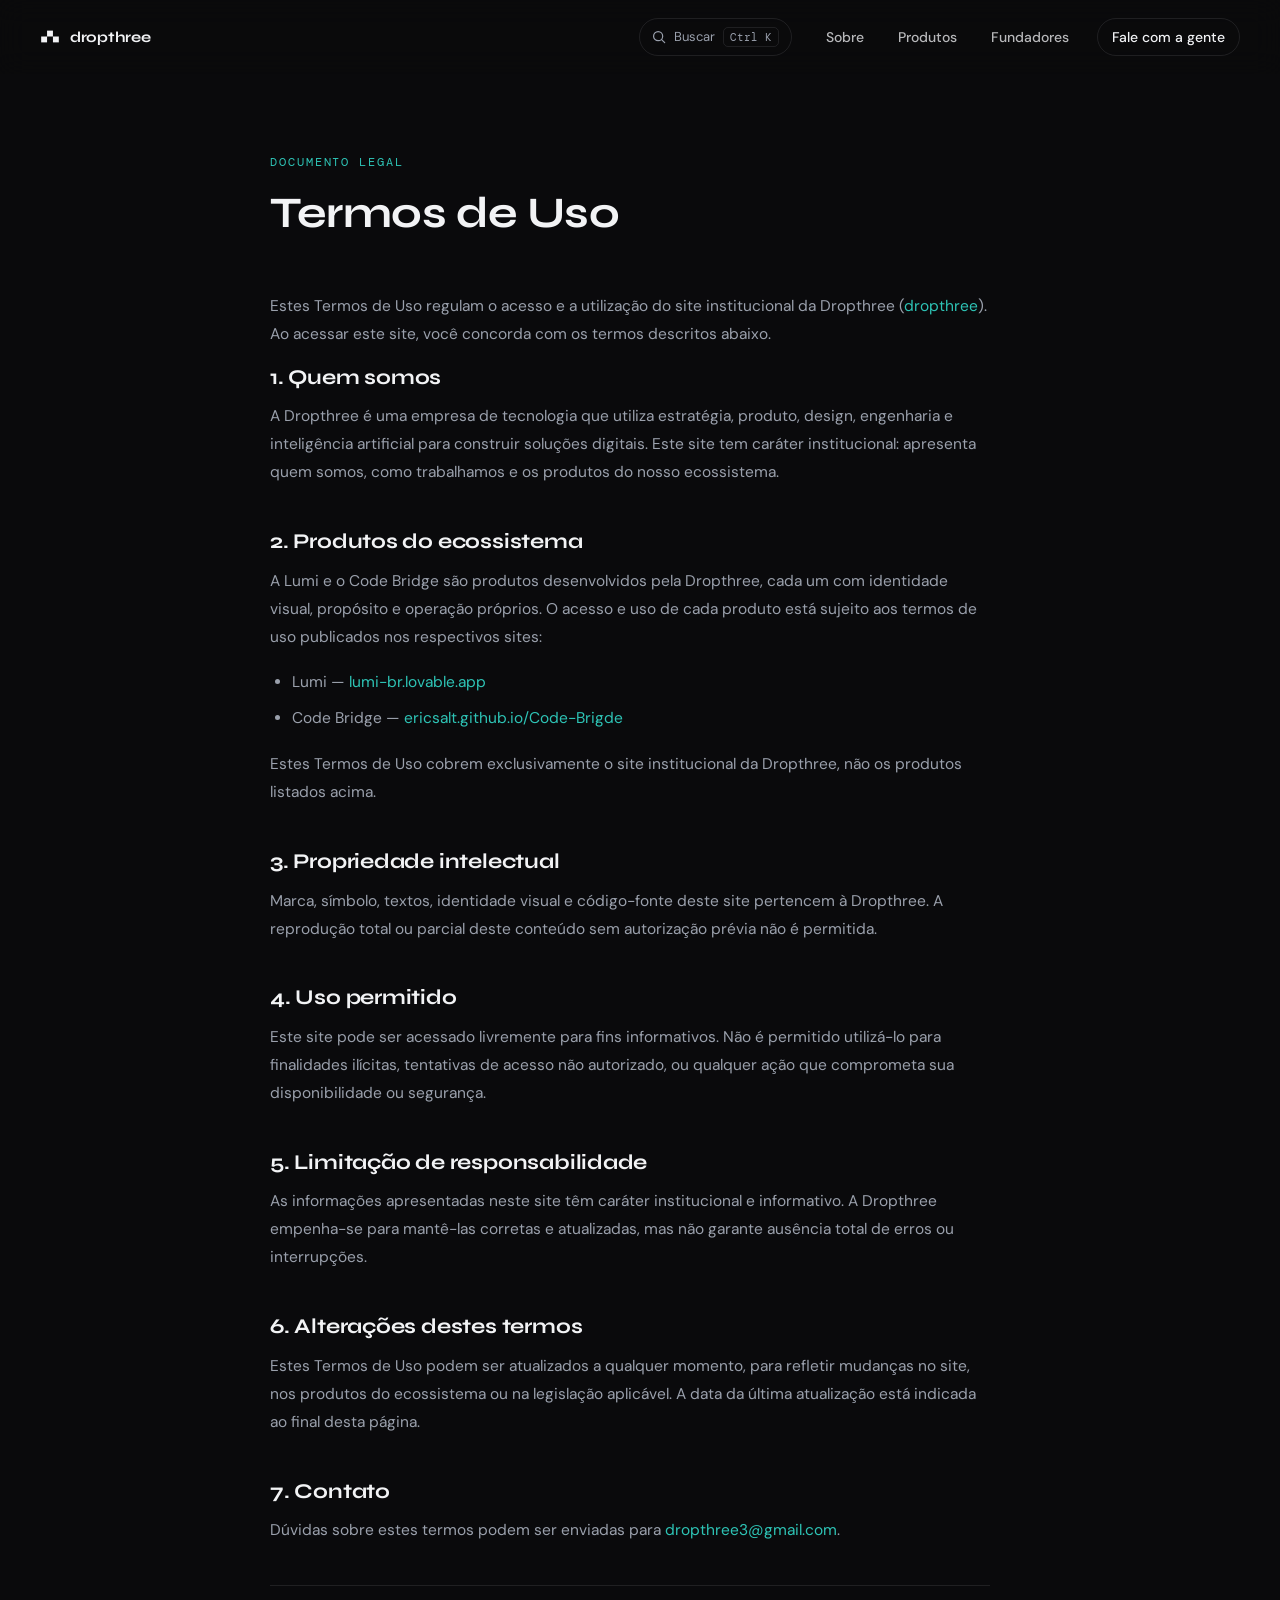
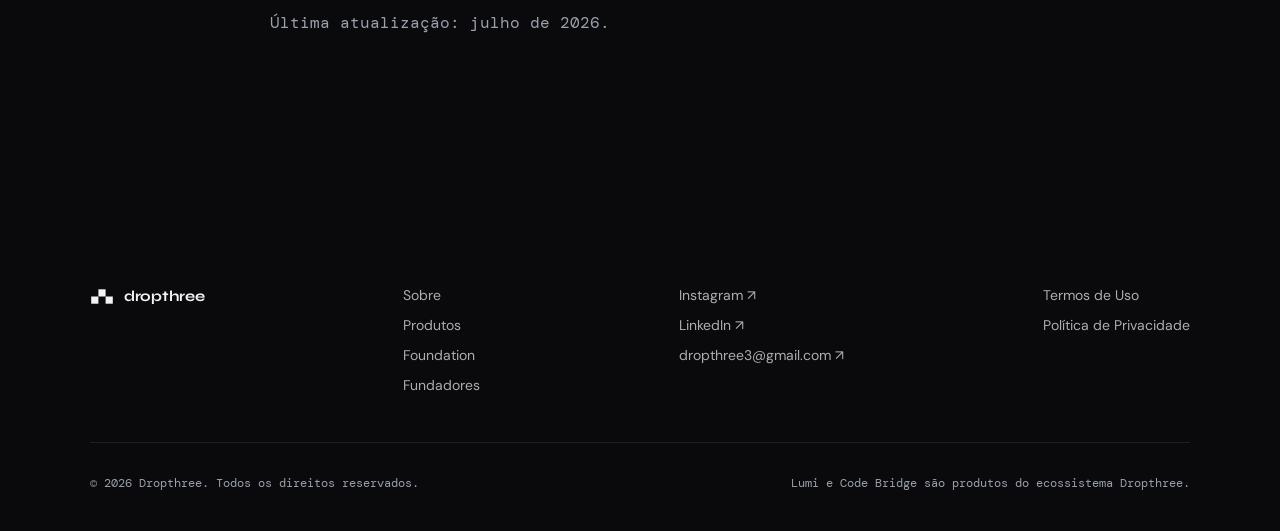
==== termos.html @ b8236f73 "New Dropthree Restuturação geral do site Dropthree." ====
<!DOCTYPE html>
<html lang="pt-BR">
<head>
<meta charset="UTF-8">
<meta name="viewport" content="width=device-width, initial-scale=1.0">
<title>Termos de Uso — Dropthree</title>
<meta name="description" content="Termos de Uso do site institucional da Dropthree.">
<meta name="robots" content="noindex">
<link rel="preconnect" href="https://fonts.googleapis.com">
<link rel="preconnect" href="https://fonts.gstatic.com" crossorigin>
<link href="https://fonts.googleapis.com/css2?family=Syne:wght@600;700;800&family=DM+Sans:ital,wght@0,400;0,500;0,600;0,700;1,400&family=DM+Mono:wght@400;500&display=swap" rel="stylesheet">
<link rel="icon" type="image/svg+xml" href="favicon.svg">
<link rel="alternate icon" type="image/png" href="favicon-32.png">
<link rel="stylesheet" href="styles.css">
</head>
<body>

<div class="cursor-dot" id="cursorDot" aria-hidden="true"></div>
<div class="cursor-ring" id="cursorRing" aria-hidden="true"></div>

<a class="skip-link" href="#conteudo">Pular para o conteúdo</a>

<nav class="nav" id="nav">
  <div class="progress-bar" id="progressBar"></div>
  <a href="index.html" class="nav__brand" aria-label="Dropthree — início">
    <svg class="nav__symbol" viewBox="0 0 300 260" aria-hidden="true">
      <rect x="105" y="40"  width="90" height="90"/>
      <rect x="15"  y="130" width="90" height="90"/>
      <rect x="195" y="130" width="90" height="90"/>
    </svg>
    <span class="nav__word">dropthree</span>
  </a>
  <button class="nav__toggle" id="navToggle" aria-label="Abrir menu" aria-expanded="false">
    <span></span><span></span><span></span>
  </button>
  <button class="nav__search" id="paletteTrigger" aria-label="Abrir busca rápida">
    <svg width="14" height="14" viewBox="0 0 16 16" fill="none"><circle cx="7" cy="7" r="5.2" stroke="currentColor" stroke-width="1.4"/><path d="M11 11L14.5 14.5" stroke="currentColor" stroke-width="1.4" stroke-linecap="round"/></svg>
    <span class="nav__search-label">Buscar</span>
    <span class="nav__search-kbd" id="paletteKbd">Ctrl K</span>
  </button>
  <div class="nav__links" id="navLinks">
    <span class="nav__indicator" id="navIndicator" aria-hidden="true"></span>
    <a href="index.html#sobre">Sobre</a>
    <a href="index.html#produtos">Produtos</a>
    <a href="index.html#fundadores">Fundadores</a>
    <a href="index.html#contato" class="nav__cta">Fale com a gente</a>
  </div>
</nav>

<main id="conteudo">
  <section class="section legal">
    <p class="eyebrow" data-reveal>DOCUMENTO LEGAL</p>
    <h1 class="section__title" data-reveal>Termos de Uso</h1>

    <div class="legal__body" data-reveal>
      <p>Estes Termos de Uso regulam o acesso e a utilização do site institucional da Dropthree
        (<a href="index.html">dropthree</a>). Ao acessar este site, você concorda com os termos descritos abaixo.</p>

      <h2>1. Quem somos</h2>
      <p>A Dropthree é uma empresa de tecnologia que utiliza estratégia, produto, design, engenharia
        e inteligência artificial para construir soluções digitais. Este site tem caráter institucional:
        apresenta quem somos, como trabalhamos e os produtos do nosso ecossistema.</p>

      <h2>2. Produtos do ecossistema</h2>
      <p>A Lumi e o Code Bridge são produtos desenvolvidos pela Dropthree, cada um com identidade visual,
        propósito e operação próprios. O acesso e uso de cada produto está sujeito aos termos de uso
        publicados nos respectivos sites:</p>
      <ul>
        <li>Lumi — <a href="https://lumi-br.lovable.app/" target="_blank" rel="noopener">lumi-br.lovable.app</a></li>
        <li>Code Bridge — <a href="https://ericsalt.github.io/Code-Brigde/" target="_blank" rel="noopener">ericsalt.github.io/Code-Brigde</a></li>
      </ul>
      <p>Estes Termos de Uso cobrem exclusivamente o site institucional da Dropthree, não os produtos
        listados acima.</p>

      <h2>3. Propriedade intelectual</h2>
      <p>Marca, símbolo, textos, identidade visual e código-fonte deste site pertencem à Dropthree.
        A reprodução total ou parcial deste conteúdo sem autorização prévia não é permitida.</p>

      <h2>4. Uso permitido</h2>
      <p>Este site pode ser acessado livremente para fins informativos. Não é permitido utilizá-lo para
        finalidades ilícitas, tentativas de acesso não autorizado, ou qualquer ação que comprometa sua
        disponibilidade ou segurança.</p>

      <h2>5. Limitação de responsabilidade</h2>
      <p>As informações apresentadas neste site têm caráter institucional e informativo. A Dropthree
        empenha-se para mantê-las corretas e atualizadas, mas não garante ausência total de erros ou
        interrupções.</p>

      <h2>6. Alterações destes termos</h2>
      <p>Estes Termos de Uso podem ser atualizados a qualquer momento, para refletir mudanças no site,
        nos produtos do ecossistema ou na legislação aplicável. A data da última atualização está
        indicada ao final desta página.</p>

      <h2>7. Contato</h2>
      <p>Dúvidas sobre estes termos podem ser enviadas para
        <a href="mailto:dropthree3@gmail.com">dropthree3@gmail.com</a>.</p>

      <p class="legal__updated">Última atualização: julho de 2026.</p>
    </div>
  </section>
</main>

<footer class="footer">
  <div class="footer__top">
    <div class="footer__brand">
      <svg class="footer__symbol" viewBox="0 0 300 260" aria-hidden="true">
        <rect x="105" y="40"  width="90" height="90"/>
        <rect x="15"  y="130" width="90" height="90"/>
        <rect x="195" y="130" width="90" height="90"/>
      </svg>
      <span class="nav__word">dropthree</span>
    </div>
    <div class="footer__links">
      <a href="index.html#sobre">Sobre</a>
      <a href="index.html#produtos">Produtos</a>
      <a href="index.html#foundation">Foundation</a>
      <a href="index.html#fundadores">Fundadores</a>
    </div>
    <div class="footer__social">
      <a href="https://www.instagram.com/dropthree3/" target="_blank" rel="noopener">Instagram ↗</a>
      <a href="#" target="_blank" rel="noopener">LinkedIn ↗</a>
      <a href="mailto:dropthree3@gmail.com">dropthree3@gmail.com ↗</a>
    </div>
    <div class="footer__legal-links">
      <a href="termos.html">Termos de Uso</a>
      <a href="privacidade.html">Política de Privacidade</a>
    </div>
  </div>
  <div class="footer__bottom">
    <span>© 2026 Dropthree. Todos os direitos reservados.</span>
    <span>Lumi e Code Bridge são produtos do ecossistema Dropthree.</span>
  </div>
</footer>

<div class="palette" id="palette" role="dialog" aria-modal="true" aria-label="Busca rápida" hidden>
  <div class="palette__overlay" id="paletteOverlay"></div>
  <div class="palette__panel">
    <div class="palette__input-row">
      <svg width="16" height="16" viewBox="0 0 16 16" fill="none"><circle cx="7" cy="7" r="5.2" stroke="currentColor" stroke-width="1.4"/><path d="M11 11L14.5 14.5" stroke="currentColor" stroke-width="1.4" stroke-linecap="round"/></svg>
      <input type="text" id="paletteInput" placeholder="Ir para uma seção, abrir um produto, copiar e-mail..." autocomplete="off">
      <span class="palette__esc">ESC</span>
    </div>
    <ul class="palette__list" id="paletteList"></ul>
    <div class="palette__status" id="paletteStatus"></div>
  </div>
</div>

<script src="script.js"></script>
</body>
</html>
---- styles.css ----
/* ============ TOKENS ============ */
:root{
  --bg:#0A0A0C;
  --bg-elevated:#141417;
  --bg-card:#18191D;
  --text:#F2F3F5;
  --text-secondary:#9AA0AC;
  --hairline:rgba(255,255,255,.09);
  --accent:#2EC4B6;
  --navy:#1A3557;
  --azure:#2563A8;
  --teal:#0F766E;
  --gradient:linear-gradient(120deg, var(--navy) 0%, var(--azure) 55%, var(--teal) 100%);

  --display:'Syne', Arial, sans-serif;
  --body:'DM Sans', Arial, sans-serif;
  --mono:'DM Mono', 'Courier New', monospace;

  --nav-h:74px;
  --ease:cubic-bezier(.22,1,.36,1);
  --container:1180px;
}

*,*::before,*::after{box-sizing:border-box;}
html{scroll-behavior:smooth;}
html,body{margin:0;padding:0;}

body{
  font-family:var(--body);
  background:var(--bg);
  color:var(--text);
  -webkit-font-smoothing:antialiased;
  overflow-x:hidden;
}

h1,h2,h3{margin:0;font-family:var(--display);font-weight:700;line-height:1.08;letter-spacing:-0.01em;}
p{margin:0;}
a{color:inherit;text-decoration:none;}
ol,ul{margin:0;padding:0;list-style:none;}
button{font-family:inherit;}

.skip-link{
  position:absolute;left:-999px;top:0;background:var(--accent);color:#04211D;
  padding:12px 20px;z-index:999;font-weight:600;
}
.skip-link:focus{left:12px;top:12px;}
:focus-visible{outline:2px solid var(--accent);outline-offset:4px;}

.eyebrow{
  font-family:var(--mono);font-size:12px;letter-spacing:.16em;text-transform:uppercase;
  color:var(--accent);margin-bottom:20px;display:block;
}

/* ============ CURSOR CUSTOMIZADO ============ */
.cursor-dot,.cursor-ring{
  position:fixed;top:0;left:0;pointer-events:none;z-index:9999;
  border-radius:50%;transform:translate3d(-50%,-50%,0);opacity:0;
}
.cursor-dot{
  width:7px;height:7px;background:var(--accent);
  transition:opacity .2s var(--ease), transform .12s linear;
}
.cursor-ring{
  width:34px;height:34px;border:1.5px solid var(--accent);
  transition:opacity .25s var(--ease), width .25s var(--ease), height .25s var(--ease), background .25s var(--ease);
}
.cursor-ring.is-hover{
  width:58px;height:58px;background:rgba(46,196,182,.08);
}
html.has-custom-cursor .cursor-dot,
html.has-custom-cursor .cursor-ring{opacity:1;}
html.has-custom-cursor, html.has-custom-cursor a, html.has-custom-cursor button{
  cursor:none;
}
@media (prefers-reduced-motion:reduce){
  .cursor-ring{transition:opacity .25s var(--ease);}
}
@media (pointer:coarse){
  .cursor-dot,.cursor-ring{display:none !important;}
  html.has-custom-cursor, html.has-custom-cursor a, html.has-custom-cursor button{cursor:auto;}
}

/* ============ NAV ============ */
.nav{
  position:fixed;top:0;left:0;right:0;z-index:100;height:var(--nav-h);
  display:flex;align-items:center;justify-content:space-between;
  padding:0 40px;background:rgba(10,10,12,.6);backdrop-filter:blur(14px);
  border-bottom:1px solid transparent;transition:background .3s var(--ease), border-color .3s var(--ease), box-shadow .3s var(--ease), height .3s var(--ease);
}
.nav.is-scrolled{
  background:rgba(10,10,12,.86);border-bottom:1px solid var(--hairline);
  box-shadow:0 12px 30px -22px rgba(0,0,0,.7);height:calc(var(--nav-h) - 8px);
}
.nav__brand{display:flex;align-items:center;gap:10px;}
.nav__symbol{width:20px;height:17px;fill:var(--text);transition:transform .35s var(--ease);}
.nav__brand:hover .nav__symbol{transform:scale(1.12) rotate(-4deg);}
.nav__word{font-family:var(--display);font-weight:700;font-size:15px;letter-spacing:-0.02em;}
.nav__links{position:relative;display:flex;align-items:center;gap:6px;font-size:14px;font-weight:500;}
.nav__links a{
  opacity:.75;transition:opacity .2s,color .2s;position:relative;z-index:1;
  padding:9px 14px;border-radius:999px;
}
.nav__links a:hover{opacity:1;color:var(--accent);}
.nav__links a.is-active{opacity:1;color:var(--text);}
.nav__indicator{
  position:absolute;top:2px;bottom:2px;left:0;width:0;border-radius:999px;
  background:rgba(255,255,255,.07);border:1px solid var(--hairline);
  transition:transform .32s var(--ease), width .32s var(--ease), opacity .2s var(--ease);
  opacity:0;z-index:0;pointer-events:none;
}
.nav__cta{
  border:1px solid var(--hairline);padding:9px 18px;border-radius:999px;opacity:1 !important;color:var(--text) !important;
  margin-left:8px;
}
.nav__cta:hover{border-color:var(--accent);}
.nav__toggle{display:none;background:none;border:none;cursor:pointer;padding:8px;flex-direction:column;gap:5px;}
.nav__toggle span{width:22px;height:2px;background:var(--text);display:block;}

/* ============ BARRA DE PROGRESSO ============ */
.progress-bar{
  position:fixed;top:0;left:0;height:3px;width:0%;
  background:var(--gradient);z-index:101;
  transition:width .1s linear;
}

/* ============ COMMAND PALETTE ============ */
.nav__search{
  display:flex;align-items:center;gap:8px;background:none;border:1px solid var(--hairline);
  border-radius:999px;padding:8px 12px;color:var(--text-secondary);cursor:pointer;
  transition:border-color .2s,color .2s;margin-left:auto;margin-right:20px;
}
.nav__search:hover{border-color:var(--accent);color:var(--text);}
.nav__search-label{font-size:13px;}
.nav__search-kbd{
  font-family:var(--mono);font-size:11px;border:1px solid var(--hairline);border-radius:5px;
  padding:2px 6px;color:var(--text-secondary);
}

.palette{position:fixed;inset:0;z-index:9990;}
.palette[hidden]{display:none;}
.palette__overlay{position:absolute;inset:0;background:rgba(6,6,8,.7);backdrop-filter:blur(4px);}
.palette__panel{
  position:relative;max-width:560px;margin:12vh auto 0;background:var(--bg-elevated);
  border:1px solid var(--hairline);border-radius:16px;overflow:hidden;
  box-shadow:0 30px 80px -20px rgba(0,0,0,.6);
  animation:palette-in .18s var(--ease);
}
@keyframes palette-in{from{opacity:0;transform:translateY(-8px);}to{opacity:1;transform:translateY(0);}}
.palette__input-row{
  display:flex;align-items:center;gap:12px;padding:18px 20px;border-bottom:1px solid var(--hairline);color:var(--text-secondary);
}
.palette__input-row input{
  flex:1;background:none;border:none;outline:none;color:var(--text);font-family:var(--body);font-size:16px;
}
.palette__input-row input::placeholder{color:var(--text-secondary);opacity:.6;}
.palette__esc{
  font-family:var(--mono);font-size:11px;border:1px solid var(--hairline);border-radius:5px;padding:2px 6px;
}
.palette__list{max-height:340px;overflow-y:auto;padding:8px;}
.palette__item{
  display:flex;align-items:center;justify-content:space-between;gap:12px;
  padding:12px 14px;border-radius:10px;cursor:pointer;font-size:14.5px;color:var(--text);
}
.palette__item .hint{font-family:var(--mono);font-size:11.5px;color:var(--text-secondary);}
.palette__item.is-active{background:rgba(255,255,255,.06);}
.palette__item.is-active .hint{color:var(--accent);}
.palette__empty{padding:24px 14px;text-align:center;color:var(--text-secondary);font-size:14px;}
.palette__status{
  font-family:var(--mono);font-size:12px;color:var(--accent);padding:0 20px;height:0;overflow:hidden;
  transition:height .2s var(--ease), padding .2s var(--ease);
}
.palette__status.is-visible{height:36px;padding:8px 20px;display:flex;align-items:center;border-top:1px solid var(--hairline);}

@media (max-width:640px){
  .nav__search-label{display:none;}
  .nav__search{margin-right:8px;order:2;}
  .nav__toggle{order:3;}
  .palette__panel{margin:8vh 16px 0;}
}

/* ============ BUTTONS ============ */
.btn{
  display:inline-flex;align-items:center;gap:8px;
  font-family:var(--body);font-weight:600;font-size:15px;
  padding:14px 26px;border-radius:10px;transition:transform .25s var(--ease), opacity .25s var(--ease);
}
.btn:hover{transform:translateY(-2px);}
.btn--primary{background:var(--gradient);color:#F6FBFF;}
.btn--primary:hover{opacity:.92;}
.btn--ghost{border:1px solid var(--hairline);color:var(--text);}
.btn--ghost:hover{border-color:var(--accent);color:var(--accent);}
.btn--lg{padding:18px 34px;font-size:17px;}
.btn--lumi{background:#0F172A;color:#fff;border:1px solid rgba(255,255,255,.15);}
.btn--lumi:hover{background:#132036;}
.btn--codebridge{background:var(--gradient);color:#F6FBFF;}

/* ============ LAYOUT ============ */
.section{padding:150px 40px;max-width:var(--container);margin:0 auto;position:relative;}
.section--elevated{background:var(--bg-elevated);max-width:none;}
.section--elevated > *{max-width:var(--container);margin-left:auto;margin-right:auto;}
.section__title{font-size:clamp(28px,3.4vw,44px);max-width:760px;margin-bottom:56px;}

[data-reveal]{opacity:0;transform:translateY(26px);transition:opacity .7s var(--ease), transform .7s var(--ease);}
[data-reveal].is-visible{opacity:1;transform:translateY(0);}
@media (prefers-reduced-motion:reduce){
  [data-reveal]{opacity:1;transform:none;transition:none;}
  html{scroll-behavior:auto;}
}

/* ============ HERO ============ */
.hero{
  min-height:100vh;display:flex;flex-direction:column;justify-content:center;
  padding:calc(var(--nav-h) + 40px) 40px 80px;max-width:var(--container);margin:0 auto;
  position:relative;overflow:hidden;
}
.hero__bg{position:absolute;inset:0;overflow:hidden;pointer-events:none;z-index:0;}
.hero__grid{
  position:absolute;inset:-60px;
  background-image:
    linear-gradient(rgba(242,243,245,.05) 1px, transparent 1px),
    linear-gradient(90deg, rgba(242,243,245,.05) 1px, transparent 1px);
  background-size:56px 56px;
  -webkit-mask-image:radial-gradient(ellipse 70% 60% at 50% 40%, #000 40%, transparent 85%);
  mask-image:radial-gradient(ellipse 70% 60% at 50% 40%, #000 40%, transparent 85%);
  animation:grid-drift 26s linear infinite;
}
@keyframes grid-drift{
  from{transform:translate(0,0);}
  to{transform:translate(-56px,-56px);}
}
@media (prefers-reduced-motion:reduce){
  .hero__grid{animation:none;}
}
.hero__art{position:absolute;right:2%;bottom:8%;width:32%;max-width:360px;opacity:.7;}

.brand-sq{stroke-dasharray:340;stroke-dashoffset:340;animation:draw-sq 1.1s var(--ease) forwards;}
.brand-sq--a{stroke:var(--navy);animation-delay:.1s;}
.brand-sq--b{stroke:var(--azure);animation-delay:.28s;}
.brand-sq--c{stroke:var(--teal);animation-delay:.46s;}
@keyframes draw-sq{to{stroke-dashoffset:0;}}

.brand-line{stroke-dasharray:220;stroke-dashoffset:220;animation:draw-line 1s var(--ease) forwards;animation-delay:.7s;opacity:.7;}
@keyframes draw-line{to{stroke-dashoffset:0;}}

.brand-node{fill:var(--accent);animation:node-pulse 2.6s ease-in-out infinite;animation-delay:1.4s;opacity:0;}
@keyframes node-pulse{
  0%{opacity:0;}
  15%,100%{opacity:1;}
  50%{opacity:.5;}
}

@media (prefers-reduced-motion:reduce){
  .brand-sq,.brand-line{animation:none;stroke-dashoffset:0;}
  .brand-node{animation:none;opacity:1;}
}

.hero__title{font-size:clamp(38px,6vw,72px);max-width:760px;margin-bottom:28px;position:relative;z-index:1;}
.hero__sub{font-size:19px;line-height:1.6;max-width:520px;color:var(--text-secondary);margin-bottom:44px;position:relative;z-index:1;}
.hero__ctas{display:flex;gap:16px;flex-wrap:wrap;position:relative;z-index:1;}

/* ============ STATS ============ */
.stats{
  display:flex;gap:1px;background:var(--hairline);border:1px solid var(--hairline);
  border-radius:14px;overflow:hidden;margin-top:64px;max-width:640px;position:relative;z-index:1;
}
.stat{
  flex:1;background:var(--bg-elevated);padding:22px 24px;display:flex;flex-direction:column;gap:8px;
}
.stat__num{font-family:var(--display);font-weight:700;font-size:32px;color:var(--accent);line-height:1;}
.stat__label{font-family:var(--mono);font-size:11.5px;letter-spacing:.03em;color:var(--text-secondary);line-height:1.4;}

/* ============ SOBRE ============ */
.sobre__grid{display:grid;grid-template-columns:repeat(3,1fr);gap:40px;}
.sobre__num{font-family:var(--mono);font-size:13px;color:var(--text-secondary);display:block;margin-bottom:18px;}
.sobre__item h3{font-size:21px;margin-bottom:14px;}
.sobre__item p{font-size:15px;line-height:1.65;color:var(--text-secondary);}

/* ============ TIMELINE ============ */
.timeline{position:relative;margin-bottom:48px;}
.timeline__line{width:100%;height:40px;display:block;}
.timeline__path{stroke:var(--hairline);}
.timeline__steps{
  display:flex;justify-content:space-between;margin-top:-28px;
}
.step{display:flex;flex-direction:column;align-items:center;gap:14px;}
.step__dot{
  width:14px;height:14px;border-radius:50%;background:var(--bg-elevated);
  border:2px solid var(--accent);box-shadow:0 0 0 4px var(--bg-elevated);
}
.step__label{font-family:var(--mono);font-size:13px;letter-spacing:.05em;color:var(--text-secondary);}
.timeline__note{font-size:16px;line-height:1.7;color:var(--text-secondary);max-width:760px;}

/* ============ SOLUÇÕES ============ */
.solucoes__list{display:flex;flex-direction:column;}
.solucao{
  display:grid;grid-template-columns:160px 1fr;gap:32px;padding:36px 0;
  border-top:1px solid var(--hairline);
}
.solucoes__list .solucao:last-child{border-bottom:1px solid var(--hairline);}
.solucao__tag{font-family:var(--mono);font-size:12px;letter-spacing:.08em;color:var(--accent);}
.solucao h3{font-size:22px;margin-bottom:12px;max-width:640px;}
.solucao p{font-size:15px;line-height:1.65;color:var(--text-secondary);max-width:640px;}

/* ============ STACK ============ */
.stack__marquee{
  position:relative;overflow:hidden;
  -webkit-mask-image:linear-gradient(90deg, transparent, #000 8%, #000 92%, transparent);
  mask-image:linear-gradient(90deg, transparent, #000 8%, #000 92%, transparent);
}
.stack__track{
  display:flex;gap:16px;width:max-content;
  animation:marquee 26s linear infinite;
}
.stack__track span{
  font-family:var(--mono);font-size:13.5px;letter-spacing:.03em;color:var(--text-secondary);
  border:1px solid var(--hairline);border-radius:999px;padding:10px 20px;white-space:nowrap;
}
.stack__marquee:hover .stack__track{animation-play-state:paused;}
@keyframes marquee{from{transform:translateX(0);}to{transform:translateX(-50%);}}
@media (prefers-reduced-motion:reduce){
  .stack__track{animation:none;flex-wrap:wrap;width:auto;}
  .stack__dup{display:none;}
}

/* ============ PRODUTOS ============ */
.produtos__grid{display:grid;grid-template-columns:1fr 1fr;gap:28px;}
.card-produto{border-radius:20px;overflow:hidden;border:1px solid var(--hairline);}
.card-produto__inner{padding:48px;height:100%;display:flex;flex-direction:column;}
.card-produto__tag{font-family:var(--mono);font-size:11px;letter-spacing:.1em;margin:16px 0 20px;}
.card-produto h3{font-size:26px;margin-bottom:16px;}
.card-produto__desc{font-size:15px;line-height:1.65;margin-bottom:32px;}
.card-produto .btn{margin-top:auto;align-self:flex-start;}

.card-produto--lumi{background:#F4F1EC;color:#14171A;}
.card-produto--lumi .card-produto__logo{font-family:var(--display);font-weight:800;font-size:22px;color:#0F766E;}
.card-produto--lumi .card-produto__tag{color:#0F766E;}
.card-produto--lumi .card-produto__desc{color:#4B5259;}

.card-produto--codebridge{background:#07111E;color:#F0F6FF;background-image:radial-gradient(circle at 80% 0%, rgba(46,196,182,.16), transparent 60%);}
.card-produto--codebridge .card-produto__logo{font-family:var(--display);font-weight:800;font-size:22px;}
.card-produto--codebridge .card-produto__logo span{color:var(--accent);}
.card-produto--codebridge .card-produto__tag{color:var(--accent);}
.card-produto--codebridge .card-produto__desc{color:#94A8C0;}

/* ============ FOUNDATION ============ */
.foundation__card{
  border:1px solid var(--hairline);border-radius:24px;padding:64px;
  display:grid;grid-template-columns:1.1fr 0.9fr;gap:56px;background:var(--bg-elevated);
}
.foundation__mono{font-family:var(--mono);font-size:12px;letter-spacing:.1em;color:var(--accent);margin-bottom:20px;display:block;}
.foundation__head h2{font-size:clamp(30px,3.6vw,42px);margin-bottom:20px;}
.foundation__head p{font-size:16px;line-height:1.65;color:var(--text-secondary);max-width:420px;}
.foundation__list{display:flex;flex-direction:column;}
.foundation__list li{
  display:flex;gap:16px;padding:14px 0;border-top:1px solid var(--hairline);
  font-size:16px;font-weight:500;
}
.foundation__list li:last-child{border-bottom:1px solid var(--hairline);}
.foundation__list li span{font-family:var(--mono);font-size:13px;color:var(--text-secondary);}

/* ============ IDEA HUB ============ */
.idea-hub__sub{
  font-size:16px;line-height:1.65;color:var(--text-secondary);max-width:620px;margin-bottom:48px;
}
.hub__grid{display:grid;grid-template-columns:repeat(3,1fr);gap:24px;margin-bottom:40px;}
.hub-card{
  border:1px solid var(--hairline);border-radius:16px;padding:32px;
  background:var(--bg-elevated);
}
.hub-card__tag{
  font-family:var(--mono);font-size:11px;letter-spacing:.1em;color:var(--text-secondary);
  border:1px solid var(--hairline);border-radius:999px;padding:5px 12px;display:inline-block;margin-bottom:20px;
}
.hub-card h3{font-size:19px;margin-bottom:12px;}
.hub-card p{font-size:14px;line-height:1.6;color:var(--text-secondary);}
.idea-hub__cta{
  display:inline-block;font-family:var(--mono);font-size:13px;letter-spacing:.04em;
  color:var(--accent);border-bottom:1px solid transparent;transition:border-color .2s;
}
.idea-hub__cta:hover{border-bottom-color:var(--accent);}

/* ============ FUNDADORES ============ */
.fundadores__grid{display:grid;grid-template-columns:repeat(3,1fr);gap:1px;background:var(--hairline);border:1px solid var(--hairline);margin-bottom:36px;}
.fundador{background:var(--bg-elevated);padding:40px 32px;}
.fundador__num{font-family:var(--mono);font-size:12px;color:var(--accent);display:block;margin-bottom:20px;}
.fundador h3{font-size:20px;margin-bottom:8px;}
.fundador p{font-size:14px;color:var(--text-secondary);}
.fundadores__nota{font-size:15px;color:var(--text-secondary);max-width:640px;line-height:1.6;}

/* ============ CONTATO ============ */
.contato{text-align:center;padding-top:140px;padding-bottom:140px;}

.contato__form{
  max-width:480px;margin:0 auto;text-align:left;display:flex;flex-direction:column;gap:20px;
}
.field{display:flex;flex-direction:column;gap:8px;}
.field label{
  font-family:var(--mono);font-size:12px;letter-spacing:.05em;text-transform:uppercase;color:var(--text-secondary);
}
.field input,.field textarea{
  background:var(--bg-elevated);border:1px solid var(--hairline);border-radius:10px;
  padding:13px 16px;font-family:var(--body);font-size:15px;color:var(--text);
  transition:border-color .2s;resize:vertical;
}
.field input:focus,.field textarea:focus{outline:none;border-color:var(--accent);}
.field input::placeholder,.field textarea::placeholder{color:var(--text-secondary);opacity:.6;}
.contato__form .btn{align-self:center;margin-top:4px;}
.contato__nota{
  font-size:13px;line-height:1.6;color:var(--text-secondary);text-align:center;margin-top:4px;
}
.contato__nota a{color:var(--accent);}

/* ============ PÁGINAS LEGAIS ============ */
.legal{padding-top:calc(var(--nav-h) + 80px);max-width:820px;}
.legal__body{max-width:720px;}
.legal__body p{font-size:15.5px;line-height:1.8;color:var(--text-secondary);margin-bottom:18px;}
.legal__body h2{font-size:21px;color:var(--text);margin:44px 0 14px;}
.legal__body h2:first-of-type{margin-top:8px;}
.legal__body ul{padding-left:22px;list-style:disc;margin-bottom:18px;}
.legal__body li{font-size:15.5px;line-height:1.8;color:var(--text-secondary);margin-bottom:8px;}
.legal__body a{color:var(--accent);border-bottom:1px solid transparent;transition:border-color .2s;}
.legal__body a:hover{border-bottom-color:var(--accent);}
.legal__updated{
  font-family:var(--mono);font-size:12px;color:var(--text-secondary);
  margin-top:40px;padding-top:24px;border-top:1px solid var(--hairline);
}
.contato__title{font-size:clamp(30px,4.6vw,54px);max-width:820px;margin:0 auto 44px;}

/* ============ FOOTER ============ */
.footer{padding:80px 40px 40px;max-width:var(--container);margin:0 auto;}
.footer__top{
  display:flex;flex-wrap:wrap;gap:40px;justify-content:space-between;align-items:flex-start;
  padding-bottom:48px;border-bottom:1px solid var(--hairline);margin-bottom:32px;
}
.footer__brand{display:flex;align-items:center;gap:10px;}
.footer__symbol{width:24px;height:21px;fill:var(--text);}
.footer__links,.footer__social,.footer__legal-links{display:flex;flex-direction:column;gap:12px;font-size:14px;}
.footer__links a,.footer__social a,.footer__legal-links a{opacity:.7;transition:opacity .2s,color .2s;}
.footer__links a:hover,.footer__social a:hover,.footer__legal-links a:hover{opacity:1;color:var(--accent);}
.footer__bottom{
  display:flex;flex-wrap:wrap;gap:12px;justify-content:space-between;
  font-family:var(--mono);font-size:12px;color:var(--text-secondary);
}

/* ============ RESPONSIVE ============ */
@media (max-width:1000px){
  .sobre__grid,.produtos__grid,.hub__grid{grid-template-columns:1fr;}
  .foundation__card{grid-template-columns:1fr;padding:40px;}
  .fundadores__grid{grid-template-columns:1fr;}
  .solucao{grid-template-columns:1fr;gap:12px;}
  .timeline__steps{flex-wrap:wrap;gap:24px;justify-content:flex-start;margin-top:0;}
  .timeline__line{display:none;}
  .hero__art{display:none;}
  .stats{flex-direction:column;max-width:none;}
  .section{padding:110px 24px;}
  .nav{padding:0 20px;}
}

@media (max-width:640px){
  .nav__links{
    position:fixed;top:var(--nav-h);left:0;right:0;background:var(--bg-elevated);
    flex-direction:column;align-items:flex-start;padding:24px;gap:20px;
    transform:translateY(-140%);transition:transform .35s var(--ease);
    border-bottom:1px solid var(--hairline);
  }
  .nav__links.is-open{transform:translateY(0);}
  .nav__toggle{display:flex;}
  .nav__indicator{display:none;}
  .nav__cta{margin-left:0;}
  .footer__top{flex-direction:column;}
  .card-produto__inner{padding:32px;}
}
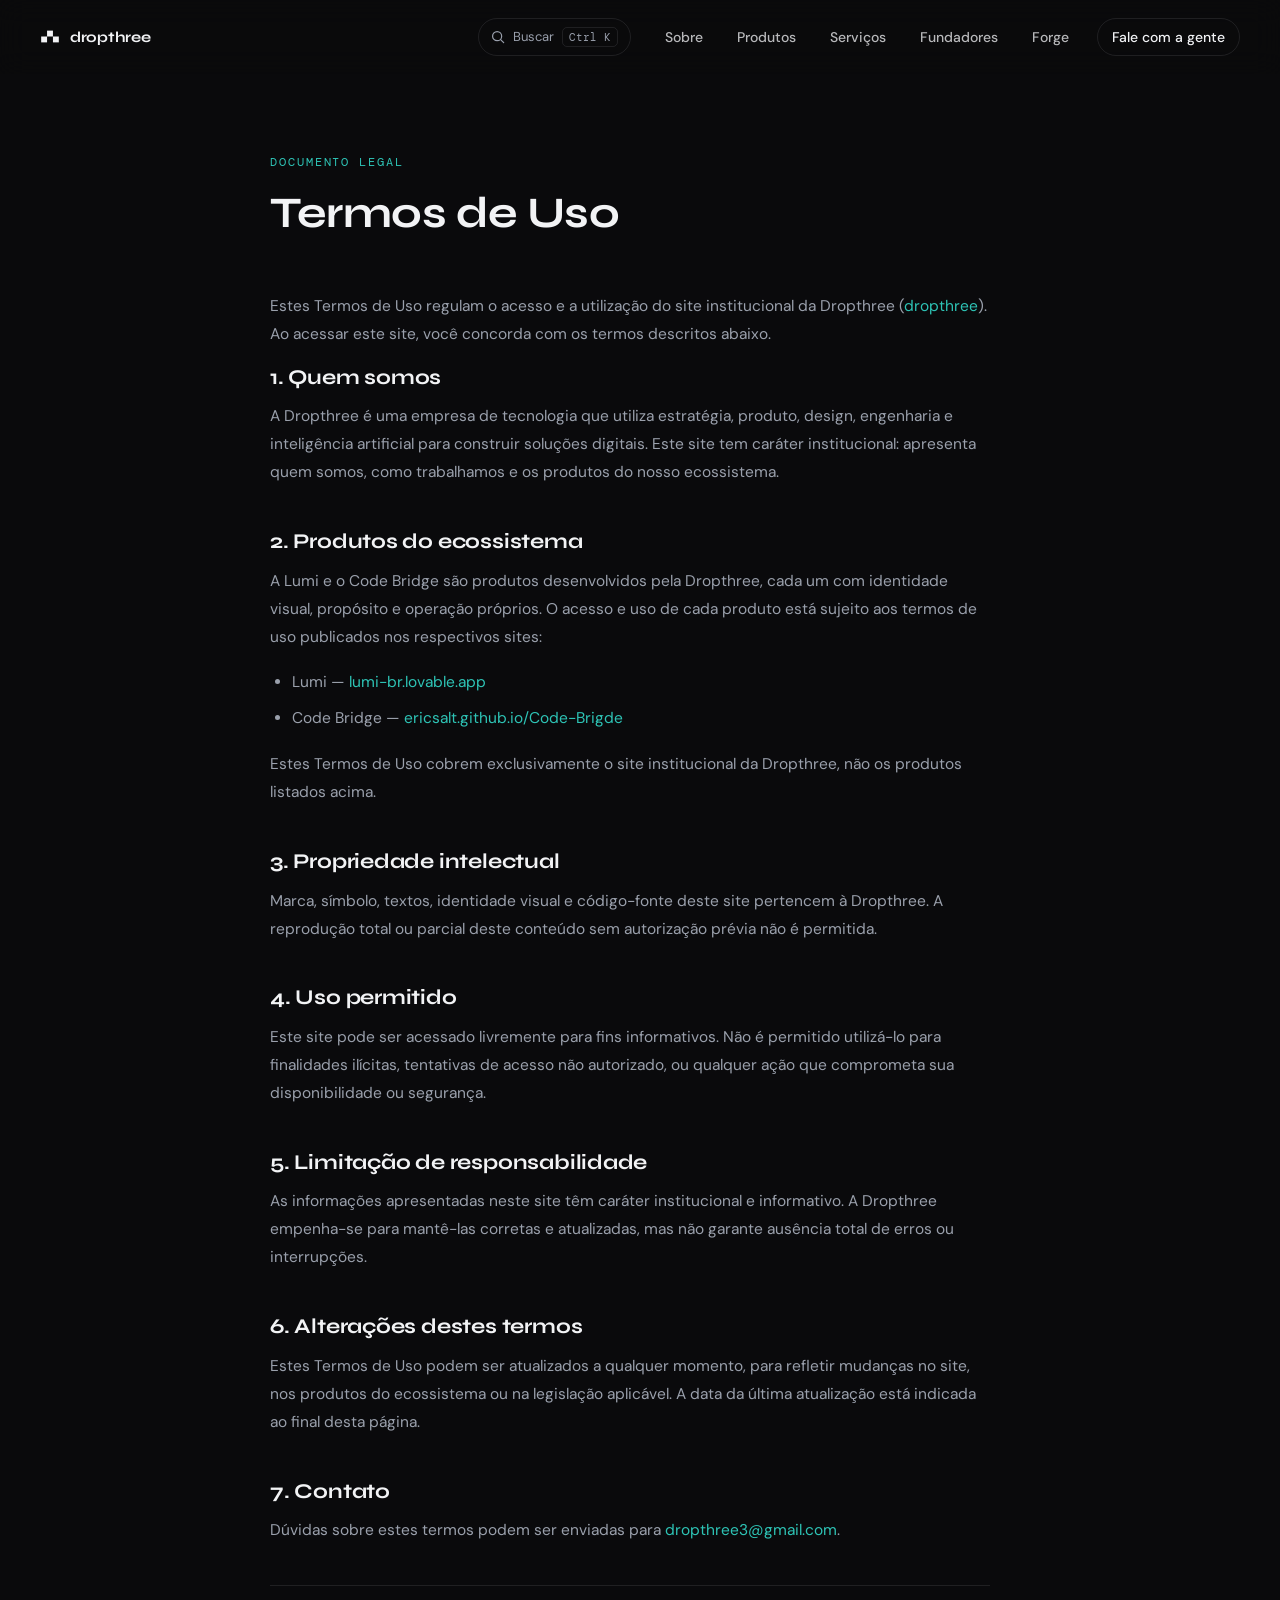
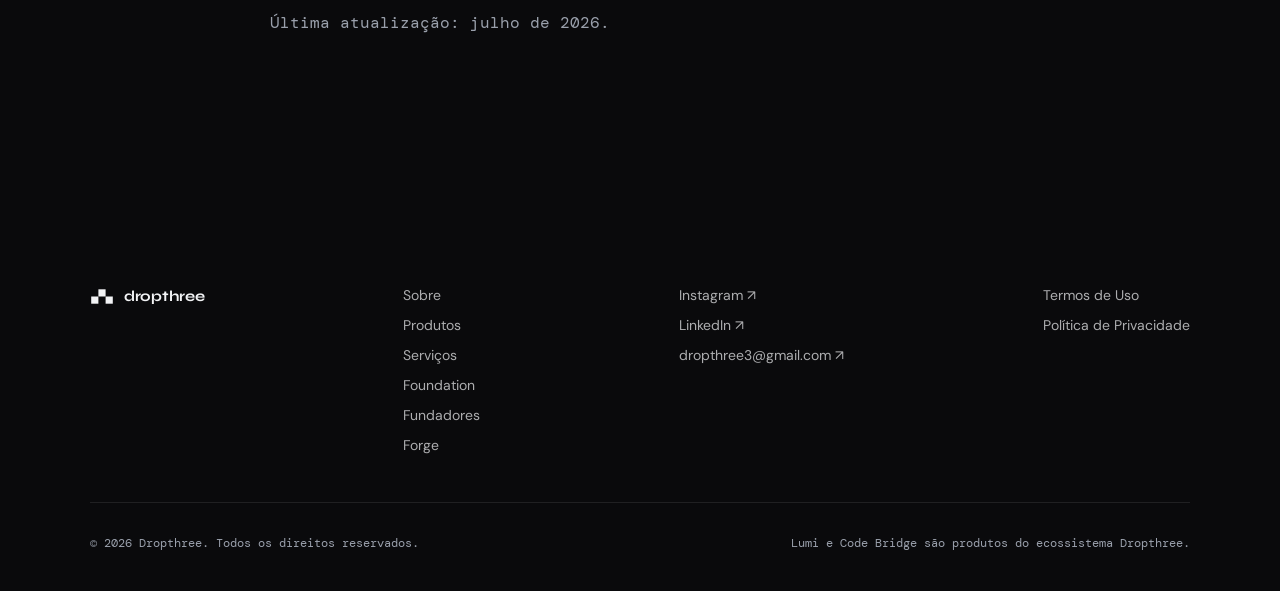
==== commit e9cfdaf5: "new ...." ====
--- a/termos.html
+++ b/termos.html
@@ -8,7 +8,7 @@
 <meta name="robots" content="noindex">
 <link rel="preconnect" href="https://fonts.googleapis.com">
 <link rel="preconnect" href="https://fonts.gstatic.com" crossorigin>
-<link href="https://fonts.googleapis.com/css2?family=Syne:wght@600;700;800&family=DM+Sans:ital,wght@0,400;0,500;0,600;0,700;1,400&family=DM+Mono:wght@400;500&display=swap" rel="stylesheet">
+<link href="https://fonts.googleapis.com/css2?family=Syne:wght@600;700;800&family=DM+Sans:ital,wght@0,400;0,500;0,600;1,500&family=DM+Mono:wght@400&display=swap" rel="stylesheet">
 <link rel="icon" type="image/svg+xml" href="favicon.svg">
 <link rel="alternate icon" type="image/png" href="favicon-32.png">
 <link rel="stylesheet" href="styles.css">
@@ -34,7 +34,7 @@
     <span></span><span></span><span></span>
   </button>
   <button class="nav__search" id="paletteTrigger" aria-label="Abrir busca rápida">
-    <svg width="14" height="14" viewBox="0 0 16 16" fill="none"><circle cx="7" cy="7" r="5.2" stroke="currentColor" stroke-width="1.4"/><path d="M11 11L14.5 14.5" stroke="currentColor" stroke-width="1.4" stroke-linecap="round"/></svg>
+    <svg width="14" height="14" viewBox="0 0 16 16" fill="none" aria-hidden="true"><circle cx="7" cy="7" r="5.2" stroke="currentColor" stroke-width="1.4"/><path d="M11 11L14.5 14.5" stroke="currentColor" stroke-width="1.4" stroke-linecap="round"/></svg>
     <span class="nav__search-label">Buscar</span>
     <span class="nav__search-kbd" id="paletteKbd">Ctrl K</span>
   </button>
@@ -42,7 +42,9 @@
     <span class="nav__indicator" id="navIndicator" aria-hidden="true"></span>
     <a href="index.html#sobre">Sobre</a>
     <a href="index.html#produtos">Produtos</a>
+    <a href="index.html#infraestrutura">Serviços</a>
     <a href="index.html#fundadores">Fundadores</a>
+    <a href="forge.html">Forge</a>
     <a href="index.html#contato" class="nav__cta">Fale com a gente</a>
   </div>
 </nav>
@@ -113,8 +115,10 @@
     <div class="footer__links">
       <a href="index.html#sobre">Sobre</a>
       <a href="index.html#produtos">Produtos</a>
+      <a href="index.html#infraestrutura">Serviços</a>
       <a href="index.html#foundation">Foundation</a>
       <a href="index.html#fundadores">Fundadores</a>
+      <a href="forge.html">Forge</a>
     </div>
     <div class="footer__social">
       <a href="https://www.instagram.com/dropthree3/" target="_blank" rel="noopener">Instagram ↗</a>
@@ -136,12 +140,12 @@
   <div class="palette__overlay" id="paletteOverlay"></div>
   <div class="palette__panel">
     <div class="palette__input-row">
-      <svg width="16" height="16" viewBox="0 0 16 16" fill="none"><circle cx="7" cy="7" r="5.2" stroke="currentColor" stroke-width="1.4"/><path d="M11 11L14.5 14.5" stroke="currentColor" stroke-width="1.4" stroke-linecap="round"/></svg>
-      <input type="text" id="paletteInput" placeholder="Ir para uma seção, abrir um produto, copiar e-mail..." autocomplete="off">
+      <svg width="16" height="16" viewBox="0 0 16 16" fill="none" aria-hidden="true"><circle cx="7" cy="7" r="5.2" stroke="currentColor" stroke-width="1.4"/><path d="M11 11L14.5 14.5" stroke="currentColor" stroke-width="1.4" stroke-linecap="round"/></svg>
+      <input type="text" id="paletteInput" aria-label="Busca rápida" role="combobox" aria-expanded="true" aria-controls="paletteList" aria-autocomplete="list" placeholder="Ir para uma seção, abrir um produto, copiar e-mail..." autocomplete="off">
       <span class="palette__esc">ESC</span>
     </div>
-    <ul class="palette__list" id="paletteList"></ul>
-    <div class="palette__status" id="paletteStatus"></div>
+    <ul class="palette__list" id="paletteList" role="listbox"></ul>
+    <div class="palette__status" id="paletteStatus" role="status" aria-live="polite"></div>
   </div>
 </div>
 
--- a/styles.css
+++ b/styles.css
@@ -22,7 +22,7 @@
 }
 
 *,*::before,*::after{box-sizing:border-box;}
-html{scroll-behavior:smooth;}
+html{scroll-behavior:smooth;scroll-padding-top:var(--nav-h);}
 html,body{margin:0;padding:0;}
 
 body{
@@ -45,6 +45,27 @@
 }
 .skip-link:focus{left:12px;top:12px;}
 :focus-visible{outline:2px solid var(--accent);outline-offset:4px;}
+
+::selection{background:var(--accent);color:#04211D;}
+
+/* ============ 404 ============ */
+.notfound{
+  min-height:70vh;display:flex;flex-direction:column;justify-content:center;
+  padding-top:calc(var(--nav-h) + 60px);
+}
+.notfound__code{
+  font-family:var(--display);font-weight:800;font-size:clamp(70px,12vw,140px);
+  color:var(--hairline);line-height:1;margin-bottom:8px;
+}
+.notfound__text{
+  font-size:16px;line-height:1.7;color:var(--text-secondary);max-width:520px;margin-bottom:36px;
+}
+
+::-webkit-scrollbar{width:10px;height:10px;}
+::-webkit-scrollbar-track{background:var(--bg);}
+::-webkit-scrollbar-thumb{background:var(--hairline);border-radius:6px;}
+::-webkit-scrollbar-thumb:hover{background:var(--accent);}
+html{scrollbar-color:var(--hairline) var(--bg);scrollbar-width:thin;}
 
 .eyebrow{
   font-family:var(--mono);font-size:12px;letter-spacing:.16em;text-transform:uppercase;
@@ -358,10 +379,7 @@
 .foundation__list li:last-child{border-bottom:1px solid var(--hairline);}
 .foundation__list li span{font-family:var(--mono);font-size:13px;color:var(--text-secondary);}
 
-/* ============ IDEA HUB ============ */
-.idea-hub__sub{
-  font-size:16px;line-height:1.65;color:var(--text-secondary);max-width:620px;margin-bottom:48px;
-}
+/* ============ CARDS "EM BREVE" (reutilizado no Forge Teaser e na página Forge) ============ */
 .hub__grid{display:grid;grid-template-columns:repeat(3,1fr);gap:24px;margin-bottom:40px;}
 .hub-card{
   border:1px solid var(--hairline);border-radius:16px;padding:32px;
@@ -373,11 +391,6 @@
 }
 .hub-card h3{font-size:19px;margin-bottom:12px;}
 .hub-card p{font-size:14px;line-height:1.6;color:var(--text-secondary);}
-.idea-hub__cta{
-  display:inline-block;font-family:var(--mono);font-size:13px;letter-spacing:.04em;
-  color:var(--accent);border-bottom:1px solid transparent;transition:border-color .2s;
-}
-.idea-hub__cta:hover{border-bottom-color:var(--accent);}
 
 /* ============ FUNDADORES ============ */
 .fundadores__grid{display:grid;grid-template-columns:repeat(3,1fr);gap:1px;background:var(--hairline);border:1px solid var(--hairline);margin-bottom:36px;}
@@ -389,6 +402,105 @@
 
 /* ============ CONTATO ============ */
 .contato{text-align:center;padding-top:140px;padding-bottom:140px;}
+
+/* ============ MANIFESTO / CITAÇÃO (reutilizável) ============ */
+.manifesto{text-align:center;}
+.manifesto__quote{
+  font-family:var(--body);font-style:italic;font-weight:500;
+  font-size:clamp(20px,2.6vw,30px);line-height:1.55;max-width:820px;margin:0 auto 28px;color:var(--text);
+}
+.manifesto__quote::before{content:'\201C';}
+.manifesto__quote::after{content:'\201D';}
+.manifesto__sign{font-family:var(--mono);font-size:13px;letter-spacing:.1em;color:var(--text-secondary);}
+
+/* ============ FORGE ============ */
+.forge-hero{
+  min-height:80vh;display:flex;flex-direction:column;justify-content:center;align-items:flex-start;
+  padding:calc(var(--nav-h) + 60px) 40px 80px;max-width:var(--container);margin:0 auto;
+  position:relative;overflow:hidden;
+}
+.forge__badge{
+  display:inline-block;font-family:var(--mono);font-size:11px;letter-spacing:.1em;text-transform:uppercase;
+  border:1px solid var(--hairline);border-radius:999px;padding:7px 16px;margin-bottom:24px;
+  color:var(--accent);position:relative;z-index:1;
+}
+.forge__intro{
+  font-size:16.5px;line-height:1.7;color:var(--text-secondary);max-width:680px;margin-bottom:48px;
+}
+
+.forge-community__body{max-width:720px;}
+.forge-community__body p{font-size:16px;line-height:1.75;color:var(--text-secondary);margin-bottom:20px;}
+
+.forge-vision{text-align:center;}
+.forge-vision__text{
+  font-family:var(--display);font-weight:700;font-size:clamp(22px,3vw,32px);line-height:1.4;
+  max-width:820px;margin:0 auto;color:var(--text);
+}
+
+.forge__form{max-width:420px;}
+
+/* ============ FORGE: CARROSSEL DE CITAÇÕES ============ */
+.quotes-carousel{position:relative;max-width:760px;}
+.quotes-carousel__track{position:relative;min-height:220px;}
+.quote-slide{
+  position:absolute;inset:0;opacity:0;pointer-events:none;
+  transition:opacity .6s var(--ease);
+}
+.quote-slide.is-active{opacity:1;pointer-events:auto;}
+.quote-slide blockquote{
+  font-family:var(--body);font-style:italic;font-weight:500;
+  font-size:clamp(19px,2.4vw,26px);line-height:1.5;color:var(--text);margin:0 0 18px;
+}
+.quote-slide blockquote::before{content:'\201C';}
+.quote-slide blockquote::after{content:'\201D';}
+.quote-slide cite{
+  display:block;font-style:normal;font-family:var(--mono);font-size:12.5px;
+  letter-spacing:.04em;color:var(--accent);margin-bottom:14px;
+}
+.quote-slide .reflection{font-size:14.5px;line-height:1.7;color:var(--text-secondary);max-width:600px;}
+.quotes-carousel__dots{display:flex;gap:8px;margin-top:28px;}
+.quotes-carousel__dots button{
+  width:8px;height:8px;border-radius:50%;border:none;background:var(--hairline);cursor:pointer;padding:0;
+  transition:background .25s;
+}
+.quotes-carousel__dots button.is-active{background:var(--accent);}
+
+/* ============ FORGE: CONTEÚDOS E ÁREAS ============ */
+.forge-sub__title{font-family:var(--display);font-size:16px;color:var(--text-secondary);margin-bottom:16px;}
+.forge-sub__title--spaced{margin-top:48px;}
+.forge-tags{display:flex;flex-wrap:wrap;gap:10px;margin-bottom:8px;}
+.forge-tags span{
+  font-family:var(--mono);font-size:13px;color:var(--text);border:1px solid var(--hairline);
+  border-radius:999px;padding:9px 16px;
+}
+.forge-tags--small{gap:8px;}
+.forge-tags--small span{font-size:11.5px;padding:6px 12px;color:var(--text-secondary);}
+
+.forge-areas{display:grid;grid-template-columns:1fr 1fr;gap:24px;}
+.forge-area{border:1px solid var(--hairline);border-radius:16px;padding:26px;}
+.forge-area h4{font-family:var(--display);font-size:17px;margin-bottom:16px;}
+
+.forge-mentors__text{font-size:16.5px;line-height:1.75;color:var(--text-secondary);max-width:720px;}
+
+.forge-vision{text-align:center;}
+.forge-vision__sub{
+  font-size:16px;line-height:1.75;color:var(--text-secondary);max-width:680px;margin:20px auto 0;
+}
+
+/* ============ FORGE TEASER (home) ============ */
+.forge-teaser__inner{max-width:640px;text-align:center;margin:0 auto;}
+.forge-teaser__title{
+  font-family:var(--display);font-weight:800;font-size:clamp(40px,6vw,64px);
+  margin-bottom:12px;
+}
+.forge-teaser__subtitle{
+  font-family:var(--display);font-weight:600;font-size:19px;color:var(--accent);margin-bottom:24px;
+}
+.forge-teaser__text{
+  font-size:16px;line-height:1.75;color:var(--text-secondary);margin-bottom:36px;text-align:left;
+}
+.forge-teaser__grid{margin-bottom:40px;}
+.forge-teaser__cta{text-align:center;}
 
 .contato__form{
   max-width:480px;margin:0 auto;text-align:left;display:flex;flex-direction:column;gap:20px;
@@ -445,6 +557,7 @@
 /* ============ RESPONSIVE ============ */
 @media (max-width:1000px){
   .sobre__grid,.produtos__grid,.hub__grid{grid-template-columns:1fr;}
+  .forge-areas{grid-template-columns:1fr;}
   .foundation__card{grid-template-columns:1fr;padding:40px;}
   .fundadores__grid{grid-template-columns:1fr;}
   .solucao{grid-template-columns:1fr;gap:12px;}
@@ -470,3 +583,35 @@
   .footer__top{flex-direction:column;}
   .card-produto__inner{padding:32px;}
 }
+
+/* ============ INFRAESTRUTURA (isolada — não reutiliza nem altera nenhuma regra existente, espelha o padrão de Soluções) ============ */
+.infra__intro{
+  font-size:16px;line-height:1.65;color:var(--text-secondary);max-width:680px;margin-bottom:8px;
+}
+
+.infra-list{display:flex;flex-direction:column;}
+.infra-item{
+  display:grid;grid-template-columns:160px 1fr;gap:32px;padding:32px 0;
+  border-top:1px solid var(--hairline);
+}
+.infra-list .infra-item:last-child{border-bottom:1px solid var(--hairline);}
+.infra-item__tag{font-family:var(--mono);font-size:12px;letter-spacing:.08em;color:var(--accent);}
+.infra-item h3{font-size:19px;margin-bottom:8px;max-width:640px;}
+.infra-item p{font-size:14.5px;line-height:1.6;color:var(--text-secondary);max-width:640px;}
+
+.infra__slogan{
+  font-family:var(--display);font-weight:700;font-size:clamp(20px,2.6vw,28px);
+  max-width:780px;line-height:1.4;padding-top:40px;margin-bottom:36px;
+}
+
+.infra__cta{
+  display:flex;align-items:center;justify-content:space-between;gap:24px;flex-wrap:wrap;
+  border:1px solid var(--hairline);border-radius:16px;padding:32px 36px;background:var(--bg-elevated);
+}
+.infra__cta-title{font-family:var(--display);font-weight:700;font-size:18px;margin-bottom:6px;}
+.infra__cta-sub{font-size:14px;color:var(--text-secondary);}
+
+@media (max-width:1000px){
+  .infra-item{grid-template-columns:1fr;gap:12px;}
+  .infra__cta{flex-direction:column;align-items:flex-start;}
+}
